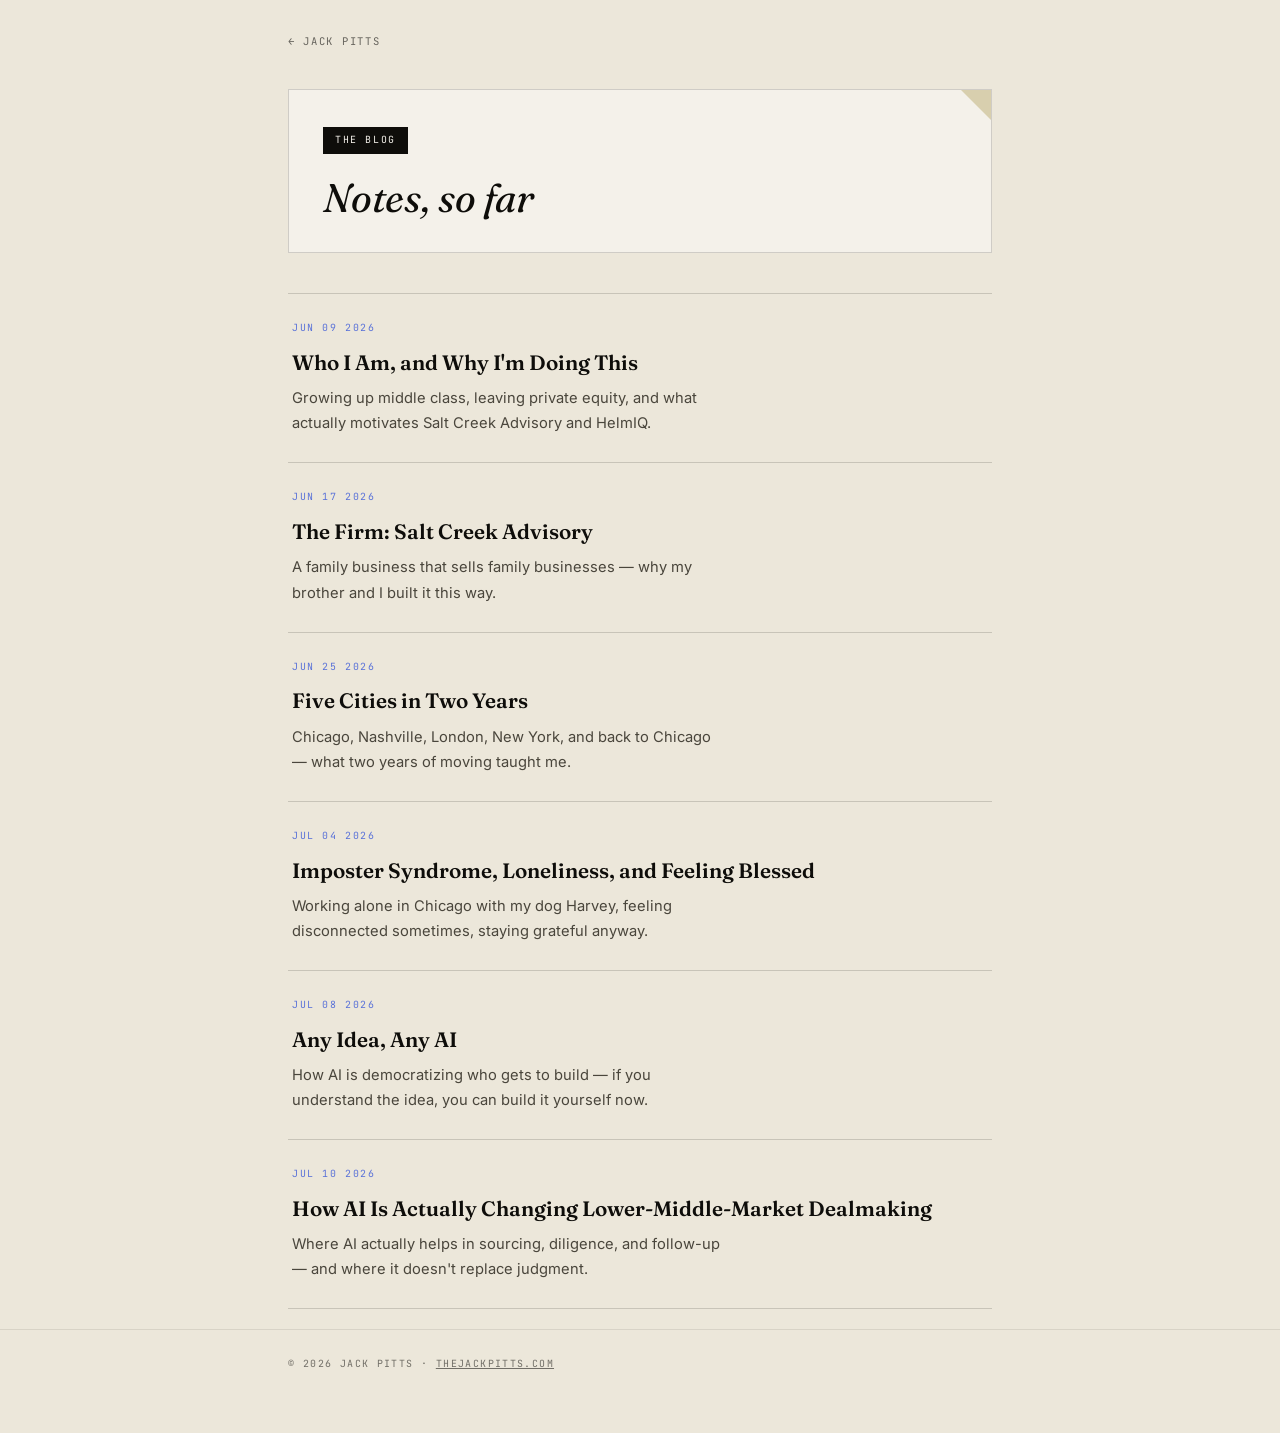
==== blog/index.html @ 80579340 "feat: add blog index page listing all posts" ====
<!DOCTYPE html>
<html lang="en">
<head>
<meta charset="UTF-8">
<meta name="viewport" content="width=device-width, initial-scale=1.0">
<title>Blog · Jack Pitts</title>
<meta name="description" content="Notes from Jack Pitts on building Salt Creek Advisory and HelmIQ, moving five times in two years, and where AI is actually changing dealmaking.">
<link rel="canonical" href="https://thejackpitts.com/blog/index.html">
<link rel="preconnect" href="https://fonts.googleapis.com">
<link rel="preconnect" href="https://fonts.gstatic.com" crossorigin>
<link href="https://fonts.googleapis.com/css2?family=Fraunces:ital,opsz,wght@0,9..144,300;0,9..144,400;0,9..144,600;0,9..144,700;1,9..144,300;1,9..144,400&family=Inter:wght@400;500;600&family=JetBrains+Mono:wght@400;500&display=swap" rel="stylesheet">
<link rel="stylesheet" href="../assets/blog.css">
</head>
<body>
<div class="wrap">
  <nav class="blog-nav"><a href="../index.html">← Jack Pitts</a></nav>
  <div class="post-head" style="margin-top:36px">
    <div class="stamp">THE BLOG</div>
    <h1>Notes, so far</h1>
  </div>
  <ul class="post-list">
    <li>
      <a href="who-i-am-and-why.html">
        <div class="p-date">JUN 09 2026</div>
        <h2>Who I Am, and Why I'm Doing This</h2>
        <p>Growing up middle class, leaving private equity, and what actually motivates Salt Creek Advisory and HelmIQ.</p>
      </a>
    </li>
    <li>
      <a href="salt-creek-advisory.html">
        <div class="p-date">JUN 17 2026</div>
        <h2>The Firm: Salt Creek Advisory</h2>
        <p>A family business that sells family businesses — why my brother and I built it this way.</p>
      </a>
    </li>
    <li>
      <a href="five-cities-two-years.html">
        <div class="p-date">JUN 25 2026</div>
        <h2>Five Cities in Two Years</h2>
        <p>Chicago, Nashville, London, New York, and back to Chicago — what two years of moving taught me.</p>
      </a>
    </li>
    <li>
      <a href="imposter-lonely-grateful.html">
        <div class="p-date">JUL 04 2026</div>
        <h2>Imposter Syndrome, Loneliness, and Feeling Blessed</h2>
        <p>Working alone in Chicago with my dog Harvey, feeling disconnected sometimes, staying grateful anyway.</p>
      </a>
    </li>
    <li>
      <a href="any-idea-any-ai.html">
        <div class="p-date">JUL 08 2026</div>
        <h2>Any Idea, Any AI</h2>
        <p>How AI is democratizing who gets to build — if you understand the idea, you can build it yourself now.</p>
      </a>
    </li>
    <li>
      <a href="ai-lower-middle-market-ma.html">
        <div class="p-date">JUL 10 2026</div>
        <h2>How AI Is Actually Changing Lower-Middle-Market Dealmaking</h2>
        <p>Where AI actually helps in sourcing, diligence, and follow-up — and where it doesn't replace judgment.</p>
      </a>
    </li>
  </ul>
</div>
<footer class="blog-foot">
  <div class="wrap">© <span id="yr"></span> Jack Pitts · <a href="../index.html">thejackpitts.com</a></div>
</footer>
<script>document.getElementById('yr').textContent = new Date().getFullYear();</script>
</body>
</html>
---- assets/blog.css ----
:root{
  --paper:#f4f1ea;
  --paper-deep:#ece7da;
  --ink:#0e0d0a;
  --ink-soft:#4a463c;
  --peri:#7b8fe4;
  --peri-deep:#5a72d8;
  --orange:#d87a2c;
  --hairline:rgba(14,13,10,.16);
  --serif:'Fraunces',Georgia,serif;
  --sans:'Inter',-apple-system,sans-serif;
  --mono:'JetBrains Mono',monospace;
}
*{margin:0;padding:0;box-sizing:border-box}
html,body{height:100%}
body{
  background:var(--paper-deep);color:var(--ink);
  font-family:var(--sans);line-height:1.7;
  -webkit-font-smoothing:antialiased;
}
a{color:inherit}
.wrap{max-width:760px;margin:0 auto;padding:0 28px}

.blog-nav{padding:26px 0 0}
.blog-nav a{
  font-family:var(--mono);font-size:.66rem;letter-spacing:.16em;text-transform:uppercase;
  text-decoration:none;opacity:.6;transition:opacity .2s;
}
.blog-nav a:hover{opacity:1;color:var(--peri-deep)}

.post-head{
  margin-top:36px;padding:34px 34px 30px;background:var(--paper);
  position:relative;border:1px solid var(--hairline);
}
.post-head::before{
  content:"";position:absolute;top:0;right:0;width:0;height:0;
  border-style:solid;border-width:0 30px 30px 0;
  border-color:transparent #d8cfae transparent transparent;
}
.stamp{
  font-family:var(--mono);font-size:.62rem;letter-spacing:.16em;text-transform:uppercase;
  background:var(--ink);color:var(--paper);display:inline-block;padding:5px 12px;margin-bottom:20px;
}
.post-head h1{
  font-family:var(--serif);font-style:italic;font-weight:400;
  font-size:clamp(1.7rem,4vw,2.5rem);line-height:1.2;max-width:20ch;
}

.post-body{margin-top:8px;padding:6px 34px 50px;background:var(--paper)}
.post-body p{
  font-size:1rem;line-height:1.8;color:var(--ink-soft);max-width:36ch;margin-bottom:16px;
}
.post-body p:first-of-type::first-letter{
  font-family:var(--serif);font-size:2.8rem;font-weight:600;color:var(--orange);
  float:left;line-height:.78;padding-right:8px;
}
.post-body h2{
  font-family:var(--serif);font-weight:600;font-size:1.3rem;margin:28px 0 12px;max-width:28ch;
}
.post-body ul{margin:0 0 16px 1.1em;max-width:36ch}
.post-body li{font-size:.98rem;line-height:1.7;color:var(--ink-soft);margin-bottom:6px}
.byline{
  margin-top:10px;font-family:var(--mono);font-size:.68rem;letter-spacing:.14em;text-transform:uppercase;opacity:.6;
}

.post-list{list-style:none;margin-top:40px}
.post-list li{border-top:1px solid var(--hairline)}
.post-list li:last-child{border-bottom:1px solid var(--hairline)}
.post-list a{display:block;padding:26px 4px;text-decoration:none;transition:padding .2s}
.post-list a:hover{padding-left:14px}
.post-list .p-date{font-family:var(--mono);font-size:.62rem;letter-spacing:.16em;text-transform:uppercase;color:var(--peri-deep)}
.post-list h2{font-family:var(--serif);font-weight:600;font-size:1.3rem;margin:8px 0 6px}
.post-list p{font-size:.92rem;color:var(--ink-soft);max-width:48ch}

footer.blog-foot{
  border-top:1px solid var(--hairline);padding:26px 0 60px;margin-top:20px;
  font-family:var(--mono);font-size:.62rem;letter-spacing:.14em;text-transform:uppercase;opacity:.55;
}
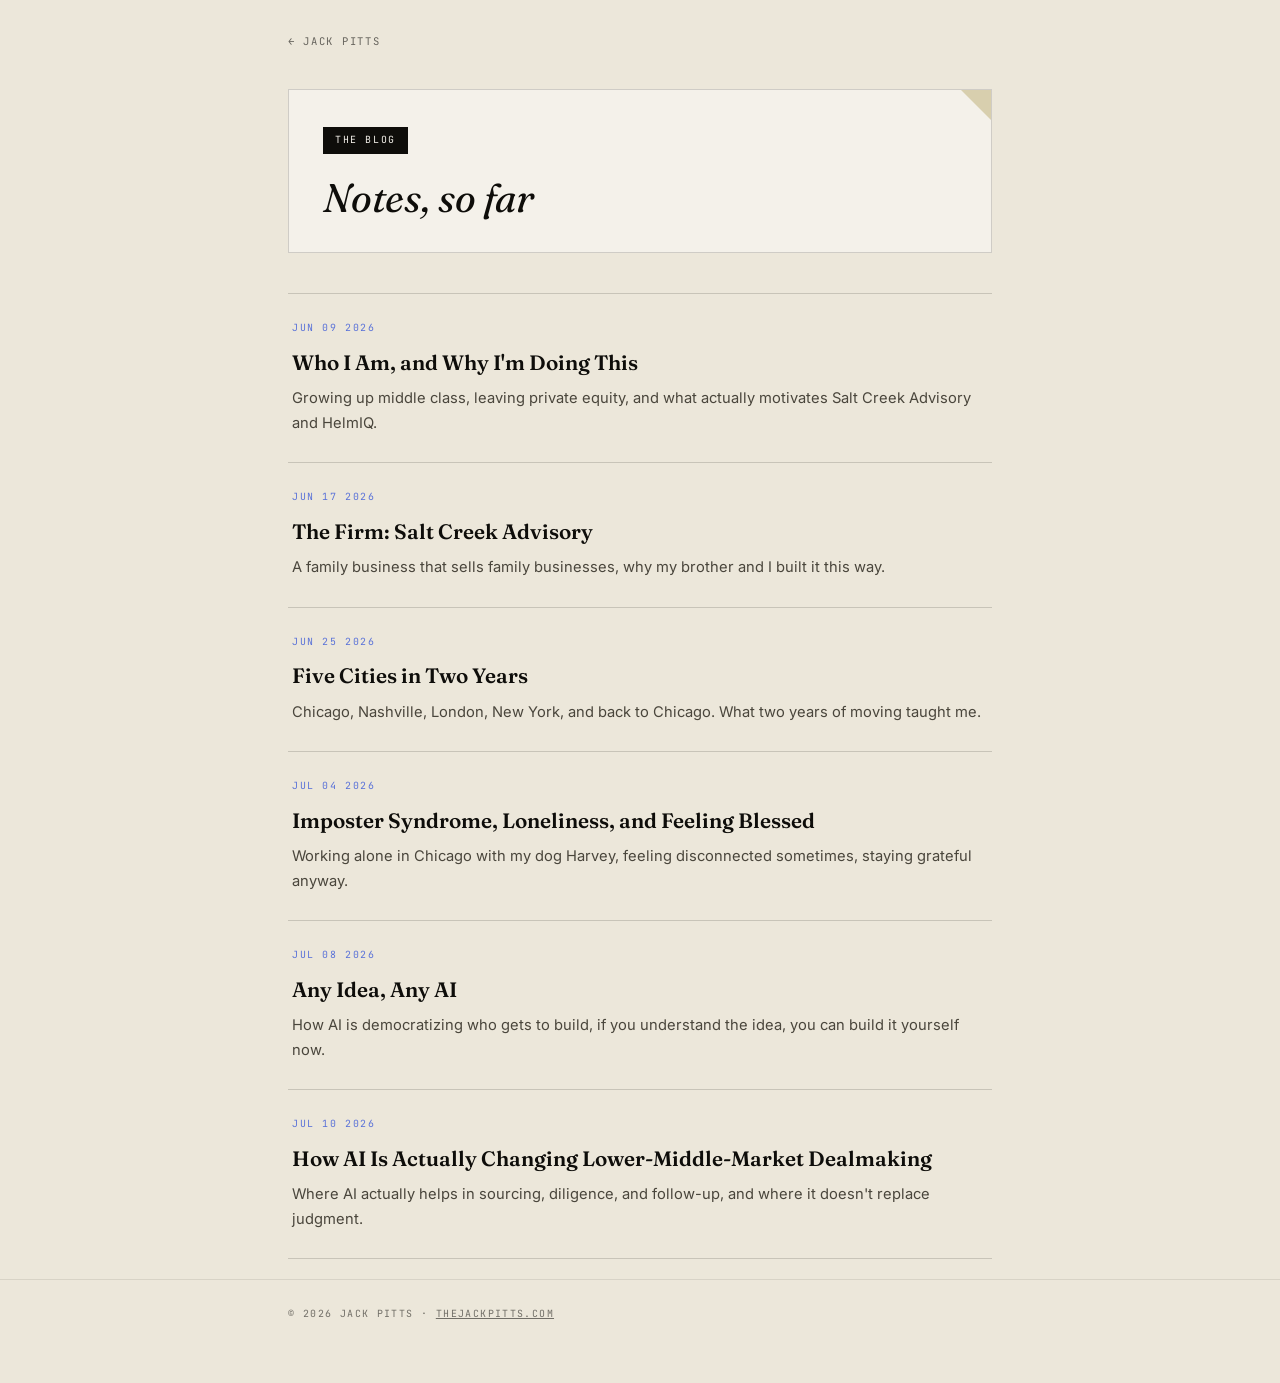
==== commit 07518974: "fix: correct family facts, remove em dashes, fix blog layout whitespace - Add brother's investment b" ====
--- a/blog/index.html
+++ b/blog/index.html
@@ -30,14 +30,14 @@
       <a href="salt-creek-advisory.html">
         <div class="p-date">JUN 17 2026</div>
         <h2>The Firm: Salt Creek Advisory</h2>
-        <p>A family business that sells family businesses — why my brother and I built it this way.</p>
+        <p>A family business that sells family businesses, why my brother and I built it this way.</p>
       </a>
     </li>
     <li>
       <a href="five-cities-two-years.html">
         <div class="p-date">JUN 25 2026</div>
         <h2>Five Cities in Two Years</h2>
-        <p>Chicago, Nashville, London, New York, and back to Chicago — what two years of moving taught me.</p>
+        <p>Chicago, Nashville, London, New York, and back to Chicago. What two years of moving taught me.</p>
       </a>
     </li>
     <li>
@@ -51,14 +51,14 @@
       <a href="any-idea-any-ai.html">
         <div class="p-date">JUL 08 2026</div>
         <h2>Any Idea, Any AI</h2>
-        <p>How AI is democratizing who gets to build — if you understand the idea, you can build it yourself now.</p>
+        <p>How AI is democratizing who gets to build, if you understand the idea, you can build it yourself now.</p>
       </a>
     </li>
     <li>
       <a href="ai-lower-middle-market-ma.html">
         <div class="p-date">JUL 10 2026</div>
         <h2>How AI Is Actually Changing Lower-Middle-Market Dealmaking</h2>
-        <p>Where AI actually helps in sourcing, diligence, and follow-up — and where it doesn't replace judgment.</p>
+        <p>Where AI actually helps in sourcing, diligence, and follow-up, and where it doesn't replace judgment.</p>
       </a>
     </li>
   </ul>
--- a/assets/blog.css
+++ b/assets/blog.css
@@ -43,21 +43,21 @@
 }
 .post-head h1{
   font-family:var(--serif);font-style:italic;font-weight:400;
-  font-size:clamp(1.7rem,4vw,2.5rem);line-height:1.2;max-width:20ch;
+  font-size:clamp(1.7rem,4vw,2.5rem);line-height:1.2;
 }
 
 .post-body{margin-top:8px;padding:6px 34px 50px;background:var(--paper)}
 .post-body p{
-  font-size:1rem;line-height:1.8;color:var(--ink-soft);max-width:36ch;margin-bottom:16px;
+  font-size:1rem;line-height:1.8;color:var(--ink-soft);margin-bottom:16px;
 }
 .post-body p:first-of-type::first-letter{
   font-family:var(--serif);font-size:2.8rem;font-weight:600;color:var(--orange);
   float:left;line-height:.78;padding-right:8px;
 }
 .post-body h2{
-  font-family:var(--serif);font-weight:600;font-size:1.3rem;margin:28px 0 12px;max-width:28ch;
+  font-family:var(--serif);font-weight:600;font-size:1.3rem;margin:28px 0 12px;
 }
-.post-body ul{margin:0 0 16px 1.1em;max-width:36ch}
+.post-body ul{margin:0 0 16px 1.1em}
 .post-body li{font-size:.98rem;line-height:1.7;color:var(--ink-soft);margin-bottom:6px}
 .byline{
   margin-top:10px;font-family:var(--mono);font-size:.68rem;letter-spacing:.14em;text-transform:uppercase;opacity:.6;
@@ -70,7 +70,7 @@
 .post-list a:hover{padding-left:14px}
 .post-list .p-date{font-family:var(--mono);font-size:.62rem;letter-spacing:.16em;text-transform:uppercase;color:var(--peri-deep)}
 .post-list h2{font-family:var(--serif);font-weight:600;font-size:1.3rem;margin:8px 0 6px}
-.post-list p{font-size:.92rem;color:var(--ink-soft);max-width:48ch}
+.post-list p{font-size:.92rem;color:var(--ink-soft)}
 
 footer.blog-foot{
   border-top:1px solid var(--hairline);padding:26px 0 60px;margin-top:20px;
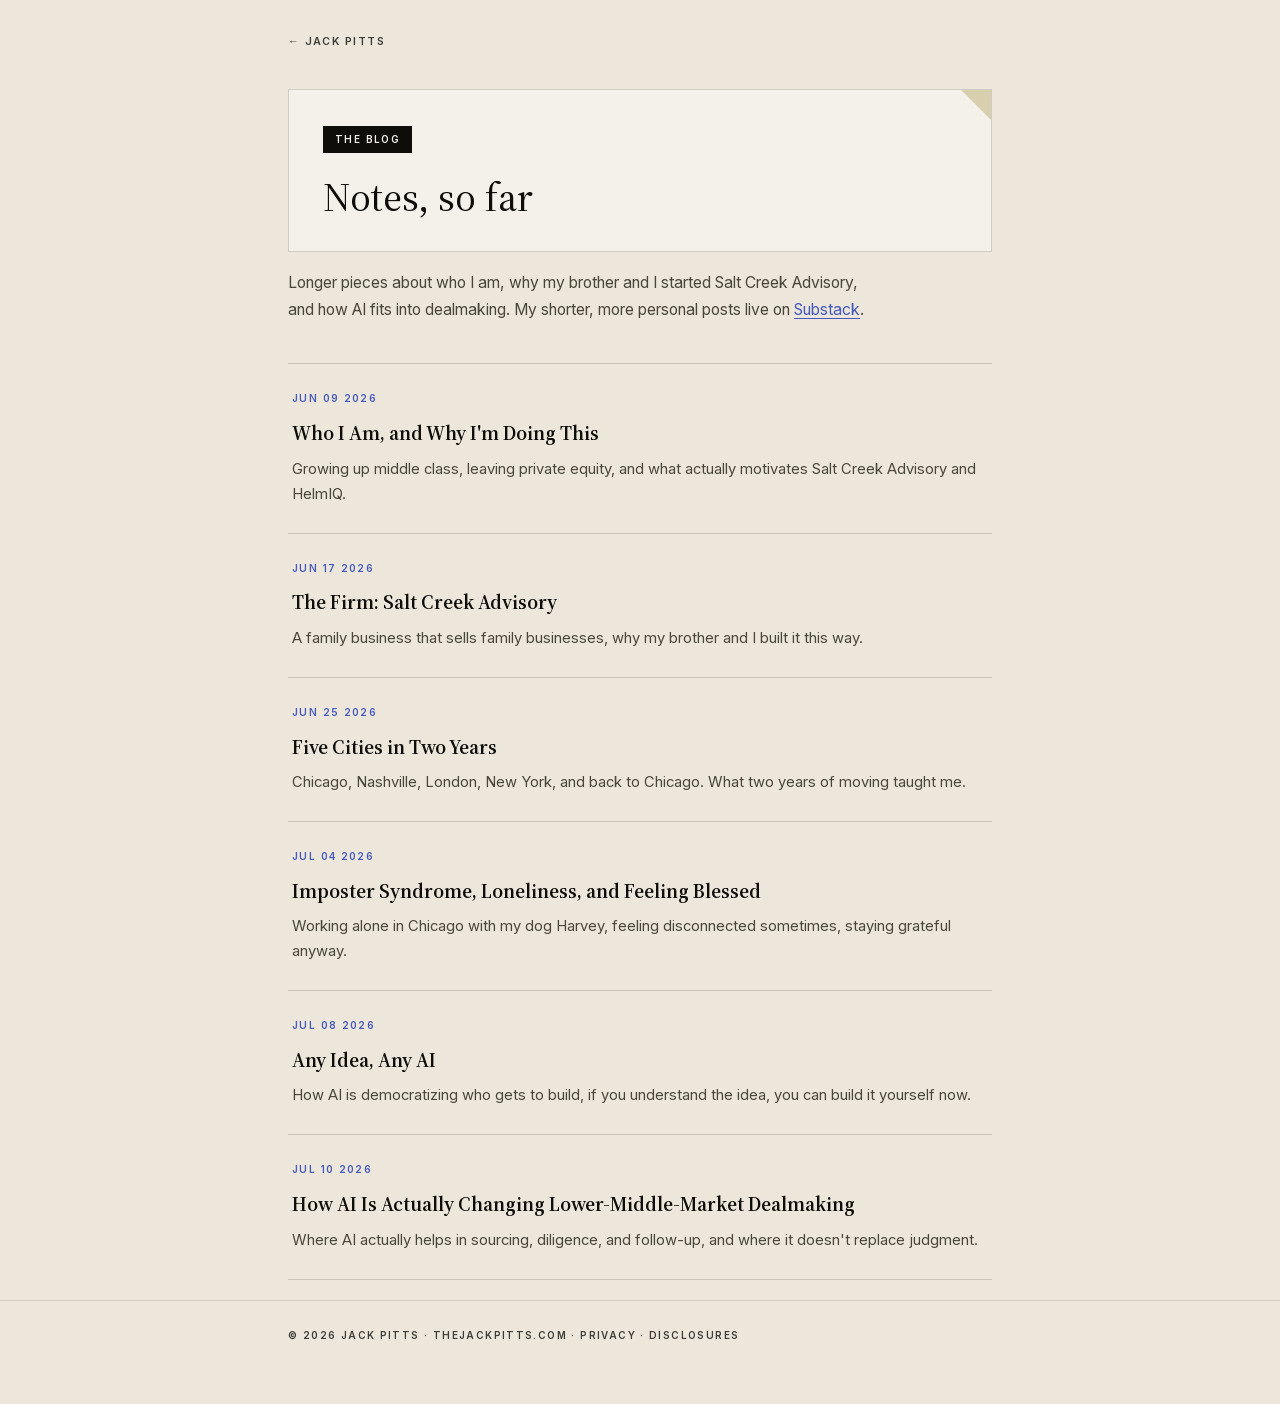
==== commit c67532ce: "feat: put Salt Creek first, add podcasts, Substack, privacy and disclosures - Reorder chapters: Salt" ====
--- a/blog/index.html
+++ b/blog/index.html
@@ -3,21 +3,54 @@
 <head>
 <meta charset="UTF-8">
 <meta name="viewport" content="width=device-width, initial-scale=1.0">
-<title>Blog · Jack Pitts</title>
+<title>Blog · Jack Pitts on M&A, AI, and Building Companies</title>
 <meta name="description" content="Notes from Jack Pitts on building Salt Creek Advisory and HelmIQ, moving five times in two years, and where AI is actually changing dealmaking.">
-<link rel="canonical" href="https://thejackpitts.com/blog/index.html">
-<link rel="preconnect" href="https://fonts.googleapis.com">
-<link rel="preconnect" href="https://fonts.gstatic.com" crossorigin>
-<link href="https://fonts.googleapis.com/css2?family=Fraunces:ital,opsz,wght@0,9..144,300;0,9..144,400;0,9..144,600;0,9..144,700;1,9..144,300;1,9..144,400&family=Inter:wght@400;500;600&family=JetBrains+Mono:wght@400;500&display=swap" rel="stylesheet">
+<link rel="canonical" href="https://thejackpitts.com/blog/">
+<meta name="robots" content="index, follow, max-image-preview:large, max-snippet:-1, max-video-preview:-1">
+<link rel="icon" type="image/svg+xml" href="../assets/favicon.svg">
+<meta property="og:type" content="website">
+<meta property="og:site_name" content="Jack Pitts">
+<meta property="og:title" content="Blog · Jack Pitts on M&A, AI, and Building Companies">
+<meta property="og:description" content="Notes from Jack Pitts on building Salt Creek Advisory and HelmIQ, moving five times in two years, and where AI is actually changing dealmaking.">
+<meta property="og:url" content="https://thejackpitts.com/blog/">
+<meta property="og:image" content="https://thejackpitts.com/assets/og-image.jpg">
+<meta property="og:image:width" content="1200">
+<meta property="og:image:height" content="630">
+<meta property="og:image:alt" content="Jack Pitts">
+<meta name="twitter:card" content="summary_large_image">
+<meta name="twitter:title" content="Blog · Jack Pitts on M&A, AI, and Building Companies">
+<meta name="twitter:description" content="Notes from Jack Pitts on building Salt Creek Advisory and HelmIQ, moving five times in two years, and where AI is actually changing dealmaking.">
+<meta name="twitter:image" content="https://thejackpitts.com/assets/og-image.jpg">
+<link rel="preload" href="/assets/fonts/source-serif-4-var.woff2" as="font" type="font/woff2" crossorigin>
+<link rel="preload" href="/assets/fonts/inter-var.woff2" as="font" type="font/woff2" crossorigin>
+<link rel="stylesheet" href="/assets/fonts.css">
 <link rel="stylesheet" href="../assets/blog.css">
+<script type="application/ld+json">
+{
+  "@context": "https://schema.org",
+  "@type": "Blog",
+  "name": "Jack Pitts — Blog",
+  "url": "https://thejackpitts.com/blog/",
+  "author": { "@type": "Person", "name": "Jack Pitts" },
+  "blogPost": [
+    { "@type": "BlogPosting", "headline": "Who I Am, and Why I'm Doing This", "url": "https://thejackpitts.com/blog/who-i-am-and-why.html", "datePublished": "2026-06-09" },
+    { "@type": "BlogPosting", "headline": "The Firm: Salt Creek Advisory", "url": "https://thejackpitts.com/blog/salt-creek-advisory.html", "datePublished": "2026-06-17" },
+    { "@type": "BlogPosting", "headline": "Five Cities in Two Years", "url": "https://thejackpitts.com/blog/five-cities-two-years.html", "datePublished": "2026-06-25" },
+    { "@type": "BlogPosting", "headline": "Imposter Syndrome, Loneliness, and Feeling Blessed", "url": "https://thejackpitts.com/blog/imposter-lonely-grateful.html", "datePublished": "2026-07-04" },
+    { "@type": "BlogPosting", "headline": "Any Idea, Any AI", "url": "https://thejackpitts.com/blog/any-idea-any-ai.html", "datePublished": "2026-07-08" },
+    { "@type": "BlogPosting", "headline": "How AI Is Actually Changing Lower-Middle-Market Dealmaking", "url": "https://thejackpitts.com/blog/ai-lower-middle-market-ma.html", "datePublished": "2026-07-10" }
+  ]
+}
+</script>
 </head>
 <body>
-<div class="wrap">
-  <nav class="blog-nav"><a href="../index.html">← Jack Pitts</a></nav>
+<main class="wrap">
+  <nav class="blog-nav"><a href="/">← Jack Pitts</a></nav>
   <div class="post-head" style="margin-top:36px">
     <div class="stamp">THE BLOG</div>
     <h1>Notes, so far</h1>
   </div>
+  <p class="blog-intro">Longer pieces about who I am, why my brother and I started Salt Creek Advisory, and how AI fits into dealmaking. My shorter, more personal posts live on <a href="https://thejackpitts.substack.com/" target="_blank" rel="noopener">Substack</a>.</p>
   <ul class="post-list">
     <li>
       <a href="who-i-am-and-why.html">
@@ -62,9 +95,9 @@
       </a>
     </li>
   </ul>
-</div>
+</main>
 <footer class="blog-foot">
-  <div class="wrap">© <span id="yr"></span> Jack Pitts · <a href="../index.html">thejackpitts.com</a></div>
+  <div class="wrap">© <span id="yr"></span> Jack Pitts · <a href="/">thejackpitts.com</a> · <a href="/privacy.html">Privacy</a> · <a href="/disclosures.html">Disclosures</a></div>
 </footer>
 <script>document.getElementById('yr').textContent = new Date().getFullYear();</script>
 </body>
--- a/assets/fonts.css
+++ b/assets/fonts.css
@@ -0,0 +1,4 @@
+/* Self-hosted fonts (SIL Open Font License). Same pairing as saltcreekadvisory.com. */
+@font-face{font-family:'Source Serif 4';font-style:normal;font-weight:300 700;font-display:swap;src:url('/assets/fonts/source-serif-4-var.woff2') format('woff2')}
+@font-face{font-family:'Inter';font-style:normal;font-weight:100 900;font-display:swap;src:url('/assets/fonts/inter-var.woff2') format('woff2')}
+@font-face{font-family:'Source Serif 4 Fallback';src:local('Times New Roman');size-adjust:88.36%;ascent-override:100.83%;descent-override:32.60%;line-gap-override:0%}
--- a/assets/blog.css
+++ b/assets/blog.css
@@ -4,12 +4,12 @@
   --ink:#0e0d0a;
   --ink-soft:#4a463c;
   --peri:#7b8fe4;
-  --peri-deep:#5a72d8;
+  --peri-deep:#4458c0;
   --orange:#d87a2c;
   --hairline:rgba(14,13,10,.16);
-  --serif:'Fraunces',Georgia,serif;
-  --sans:'Inter',-apple-system,sans-serif;
-  --mono:'JetBrains Mono',monospace;
+  --serif:'Source Serif 4','Source Serif 4 Fallback',Georgia,serif;
+  --sans:'Inter',-apple-system,BlinkMacSystemFont,'Segoe UI',sans-serif;
+  --mono:var(--sans);
 }
 *{margin:0;padding:0;box-sizing:border-box}
 html,body{height:100%}
@@ -23,8 +23,8 @@
 
 .blog-nav{padding:26px 0 0}
 .blog-nav a{
-  font-family:var(--mono);font-size:.66rem;letter-spacing:.16em;text-transform:uppercase;
-  text-decoration:none;opacity:.6;transition:opacity .2s;
+  font-family:var(--mono);font-weight:600;font-size:.66rem;letter-spacing:.14em;text-transform:uppercase;
+  text-decoration:none;opacity:.78;transition:opacity .2s;
 }
 .blog-nav a:hover{opacity:1;color:var(--peri-deep)}
 
@@ -38,11 +38,11 @@
   border-color:transparent #d8cfae transparent transparent;
 }
 .stamp{
-  font-family:var(--mono);font-size:.62rem;letter-spacing:.16em;text-transform:uppercase;
+  font-family:var(--mono);font-weight:600;font-size:.62rem;letter-spacing:.14em;text-transform:uppercase;
   background:var(--ink);color:var(--paper);display:inline-block;padding:5px 12px;margin-bottom:20px;
 }
 .post-head h1{
-  font-family:var(--serif);font-style:italic;font-weight:400;
+  font-family:var(--serif);font-style:normal;font-weight:400;
   font-size:clamp(1.7rem,4vw,2.5rem);line-height:1.2;
 }
 
@@ -59,8 +59,13 @@
 }
 .post-body ul{margin:0 0 16px 1.1em}
 .post-body li{font-size:.98rem;line-height:1.7;color:var(--ink-soft);margin-bottom:6px}
-.byline{
-  margin-top:10px;font-family:var(--mono);font-size:.68rem;letter-spacing:.14em;text-transform:uppercase;opacity:.6;
+.byline{margin-top:28px}
+.byline .sig-close{
+  font-family:var(--mono);font-weight:600;font-size:.68rem;letter-spacing:.14em;text-transform:uppercase;opacity:.6;
+}
+.byline .sig-name{
+  font-family:var(--serif);font-style:normal;font-weight:600;font-size:1.9rem;
+  color:var(--ink);margin-top:6px;transform:rotate(-1deg);display:inline-block;
 }
 
 .post-list{list-style:none;margin-top:40px}
@@ -68,11 +73,33 @@
 .post-list li:last-child{border-bottom:1px solid var(--hairline)}
 .post-list a{display:block;padding:26px 4px;text-decoration:none;transition:padding .2s}
 .post-list a:hover{padding-left:14px}
-.post-list .p-date{font-family:var(--mono);font-size:.62rem;letter-spacing:.16em;text-transform:uppercase;color:var(--peri-deep)}
+.post-list .p-date{font-family:var(--mono);font-weight:600;font-size:.62rem;letter-spacing:.14em;text-transform:uppercase;color:var(--peri-deep)}
 .post-list h2{font-family:var(--serif);font-weight:600;font-size:1.3rem;margin:8px 0 6px}
 .post-list p{font-size:.92rem;color:var(--ink-soft)}
 
+.legal p:first-of-type::first-letter{font:inherit;color:inherit;float:none;padding:0}
+.legal{padding-top:28px}
+.legal a,.post-body a{color:var(--peri-deep);text-underline-offset:3px}
+.blog-foot a{text-decoration:none}
+.blog-foot a:hover{text-decoration:underline}
+.blog-intro{margin-top:18px;font-size:.98rem;color:var(--ink-soft);max-width:38em}
+.blog-intro a{color:var(--peri-deep);text-underline-offset:3px}
+.author-box{margin-top:30px;padding-top:20px;border-top:1px solid var(--hairline)}
+.author-box p{font-size:.92rem;margin:0}
+.related{margin-top:8px;padding:26px 34px 30px;background:var(--paper)}
+.related .r-label{
+  font-family:var(--mono);font-weight:600;font-size:.62rem;letter-spacing:.14em;text-transform:uppercase;
+  color:var(--peri-deep);margin-bottom:12px;
+}
+.related ul{list-style:none;margin:0}
+.related li{border-top:1px solid var(--hairline)}
+.related li:last-child{border-bottom:1px solid var(--hairline)}
+.related a{display:block;padding:16px 4px;text-decoration:none;transition:padding .2s}
+.related a:hover{padding-left:12px}
+.related h3{font-family:var(--serif);font-weight:600;font-size:1.05rem;margin-bottom:4px}
+.related p{font-size:.88rem;color:var(--ink-soft)}
+
 footer.blog-foot{
   border-top:1px solid var(--hairline);padding:26px 0 60px;margin-top:20px;
-  font-family:var(--mono);font-size:.62rem;letter-spacing:.14em;text-transform:uppercase;opacity:.55;
+  font-family:var(--mono);font-weight:600;font-size:.62rem;letter-spacing:.14em;text-transform:uppercase;opacity:.78;
 }
